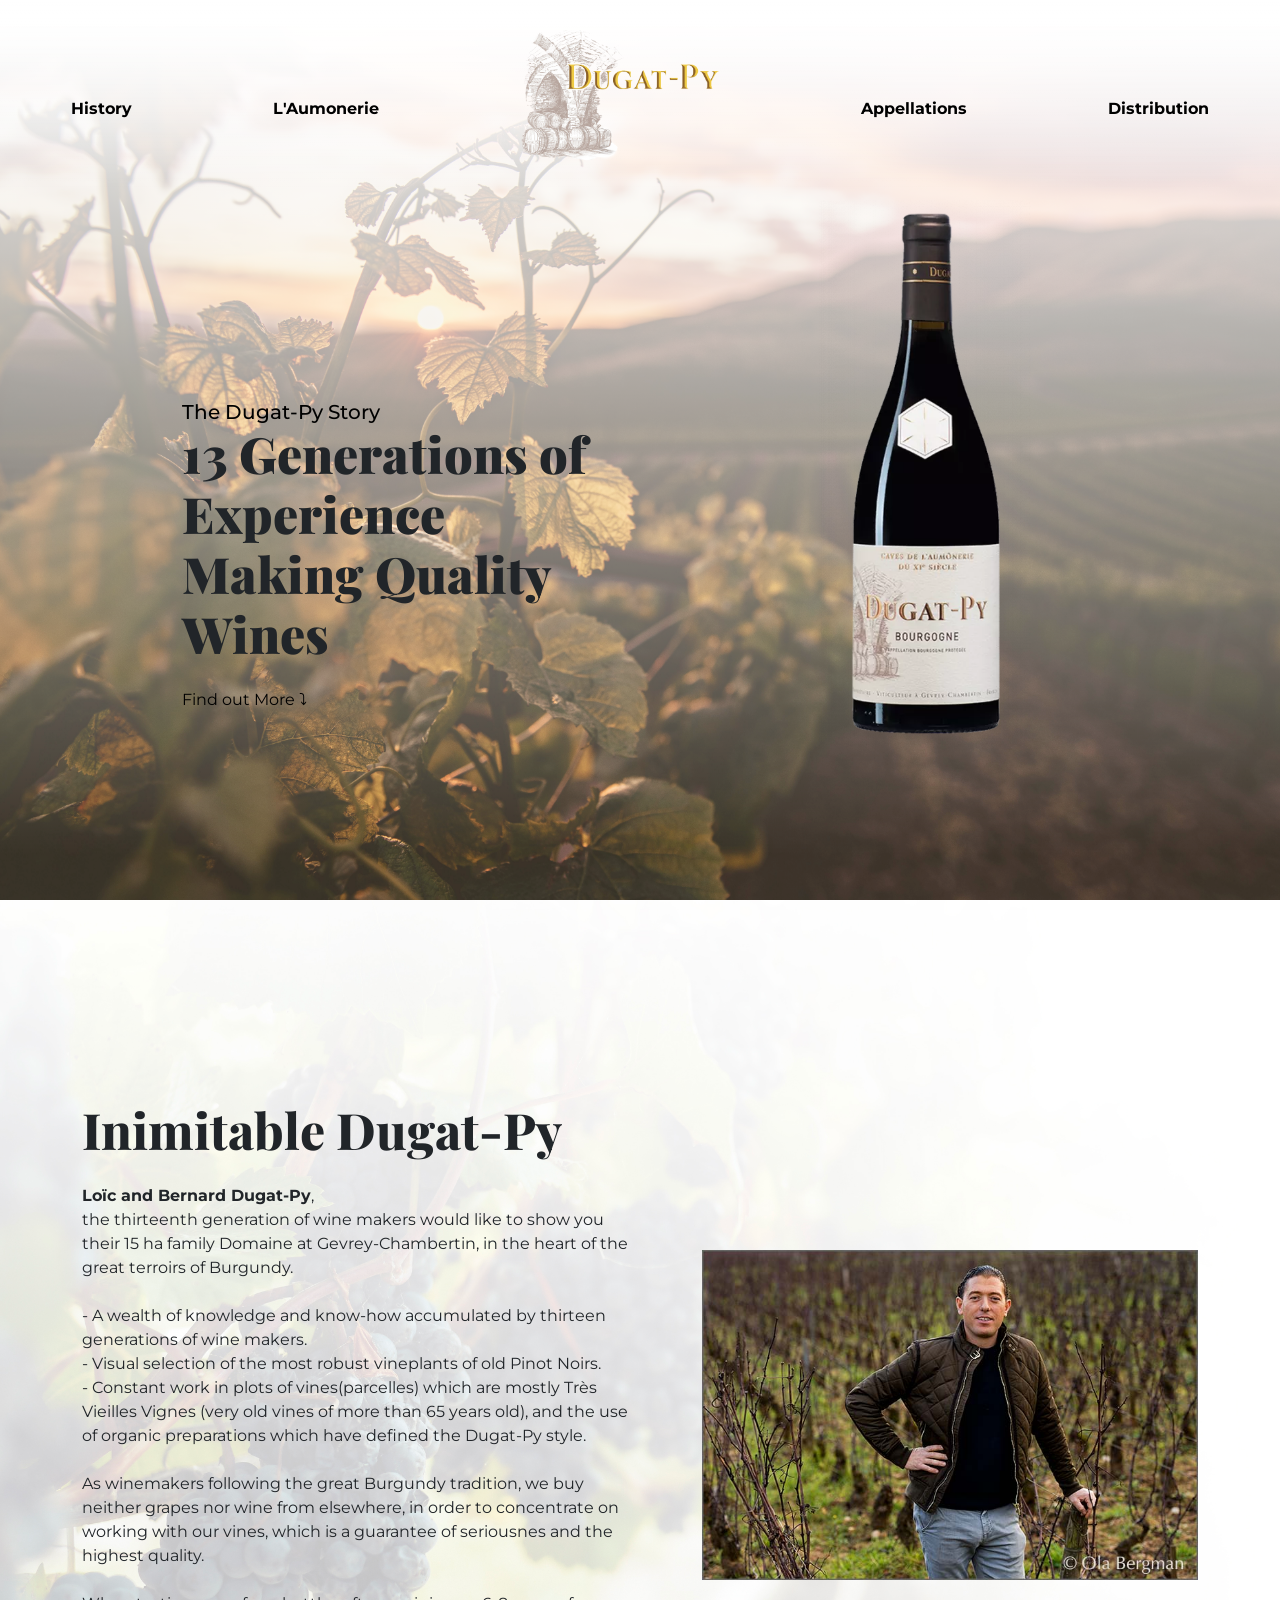
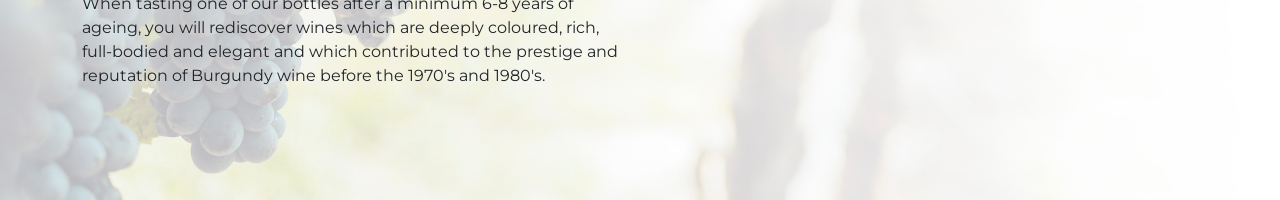
==== index.html @ d6947a56 "initial commit" ====
<!DOCTYPE html>
<html lang="en">

  <head>

    <meta charset="UTF-8">
    <meta name="viewport" content="width=device-width, initial-scale=1, shrink-to-fit=no">
    <meta name="description" content="Domaine viticole Dugat-Py bourgogne">
    <meta name="author" content="margaux haering">
    <link rel="preconnect" href="https://fonts.gstatic.com">
    <link href="https://fonts.googleapis.com/css2?family=Montserrat:wght@100;200;300;400;500;600;700;800;900&display=swap" rel="stylesheet">

    <title>Domaine Dugat-Py</title>

    <!-- Bootstrap core CSS -->
    <link href="vendor/bootstrap/css/bootstrap.min.css" rel="stylesheet">

    <!-- Additional CSS Files -->
    <link rel="stylesheet" href="assets/css/main.css">
    <link rel="stylesheet" href="assets/css/animated.css">
    <link rel="stylesheet" href="https://cdnjs.cloudflare.com/ajax/libs/font-awesome/6.0.0-beta3/css/all.min.css">
    <link href="https://fonts.googleapis.com/css2?family=Playfair+Display:wght@400;700&display=swap" rel="stylesheet">


  </head>

<body>

  <!-- ***** Preloader Start ***** -->
  <div id="js-preloader" class="js-preloader">
    <div class="preloader-inner">
      <span class="dot"></span>
      <div class="dots">
        <span></span>
        <span></span>
        <span></span>
      </div>
    </div>
  </div>
  <!-- ***** Preloader End ***** -->

  <!-- ***** Header Area Start ***** -->
  <header class="header-area header-sticky wow slideInDown" data-wow-duration="0.75s" data-wow-delay="0s">
        <nav>
            <ul>
                <li><a href="history.html"><b>History</b></a></li>
                <li><a href="aumonerie.html"><b>L'Aumonerie</b></a></li>
                <a href="index.html"><li class="logo"></li></a>
                <li><a href="appellations.html"><b>Appellations</b></a></li>
                <li><a href="distribution.html"><b>Distribution</b></a></li>
            </ul>
        </nav>
    </header>
  <!-- ***** Header Area End ** *** -->

  <div class="main-banner">
    <div class="container">
      <div class="row">
        <div class="col-lg-6 main-text">
          <h2>The Dugat-Py Story<br></h2>
             <h1><b>13 Generations of Experience Making Quality Wines</b></h1>
             <a href="#find-out-more"><br>&nbsp;&nbsp;&nbsp;&nbsp;&nbsp;&nbsp;&nbsp;&nbsp;&nbsp;&nbsp;&nbsp;&nbsp;&nbsp;&nbsp;&nbsp;&nbsp;&nbsp;&nbsp;&nbsp;&nbsp;&nbsp;&nbsp;&nbsp;&nbsp;&nbsp;Find out More ⤵</a>

        </div>
        <div class="col-lg-6">
          <div class="wine-bottle">
              <img src="/assets/images/bottle.jpg" alt="">
          </div>
        </div>
  </div>
</div>

</div>
<div class="more" id="find-out-more">
  <div class="container">
    <div class="row">
      <div class="col-lg-6 sec-text">
        <h1>Inimitable  Dugat-Py</h1>
        <br>
        <b>Loïc and Bernard Dugat-Py</b>, <br>the thirteenth generation of wine makers would like to show you their 15 ha family Domaine at Gevrey-Chambertin, in the heart of the great terroirs of Burgundy.
<br><br>- A wealth of knowledge and know-how accumulated by thirteen generations of wine makers.
<br>- Visual selection of the most robust vineplants of old Pinot Noirs.
<br>- Constant work in plots of vines(parcelles) which are mostly Très Vieilles Vignes (very old vines of more than 65 years old), and the use of organic preparations which have defined the Dugat-Py style.

<br><br>As winemakers following the great Burgundy tradition, we buy neither grapes nor wine from elsewhere, in order to concentrate on working with our vines, which is a guarantee of seriousnes and the highest quality.

<br><br>When tasting one of our bottles after a minimum 6-8 years of ageing, you will rediscover wines which are deeply coloured, rich, full-bodied and elegant and which contributed to the prestige and reputation of Burgundy wine before the 1970's and 1980's.

      </div>
      <div class="col-lg-6">
        <div class="portrait">
            <img src="/assets/images/portrait.jpg" alt="">
        </div>
      </div>
</div>
</div>

</div>

  <!-- Scripts -->
  <script>
  function handleScroll() {
    const bannerHeight = document.querySelector('.main-banner').offsetHeight;
    const scrollPosition = window.scrollY;
    const textElement = document.querySelector(".main-text");
    const bottleImage = document.querySelector(".wine-bottle img");

    if (scrollPosition > bannerHeight / 15) {
      textElement.classList.remove("fade-in-left");
      textElement.classList.add("fade-out-left");

      bottleImage.classList.remove("fade-in-right");
      bottleImage.classList.add("fade-out-right");
    } else {
      textElement.classList.remove("fade-out-left");
      textElement.classList.add("fade-in-left");

      bottleImage.classList.remove("fade-out-right");
      bottleImage.classList.add("fade-in-right");
    }
  }

  window.addEventListener("scroll", handleScroll);
  window.addEventListener("load", () => {
    document.querySelector(".main-text").classList.add("fade-in-left");
    document.querySelector(".wine-bottle img").classList.add("fade-in-right");
  });



</script>
  <script src="vendor/jquery/jquery.min.js"></script>
  <script src="vendor/bootstrap/js/bootstrap.bundle.min.js"></script>
  <script src="assets/js/owl-carousel.js"></script>
  <script src="assets/js/custom.js"></script>

</body>

</html>
---- assets/css/main.css ----
/* ---------------------------------------------
Table of contents
------------------------------------------------
01. font & reset css
02. reset
03. global styles
04. header
05. banner
06. features
07. testimonials
08. contact
09. footer
10. preloader
11. search
12. portfolio

--------------------------------------------- */
/*
---------------------------------------------
font & reset css
---------------------------------------------
*/
@import url('https://fonts.googleapis.com/css2?family=Montserrat:wght@100;200;300;400;500;600;700;800;900&display=swap');
/*
---------------------------------------------
reset
---------------------------------------------
*/
html, body, div, span, applet, object, iframe, h1, h2, h3, h4, h5, h6, p, blockquote, div
pre, a, abbr, acronym, address, big, cite, code, del, dfn, em, font, img, ins, kbd, q,
s, samp, small, strike, strong, sub, sup, tt, var, b, u, i, center, dl, dt, dd, ol, ul, li,
figure, header, nav, section, article, aside, footer, figcaption {
  margin: 0;
  padding: 0;
  border: 0;
  outline: 0;
}

/* clear fix */
.grid:after {
  content: '';
  display: block;
  clear: both;
}




.map-container {
    position: relative;
    width: 100%;
}

#worldMap {
    width: 70%;
    height: 90%;
    padding-top: 10%;
    padding-left: 20%;
}

/* ---- .3d carousel ---- */

.bot-text-head{
  text-align: center;
}
html {
  scroll-behavior: smooth;
}

.bot-text{
  padding-left: 300px;
}

.slider{
    position: absolute;
    margin-top: 40px;
    width: 100%;
    height: 600px;
    overflow: hidden;
}
.item{
    position: absolute;
    margin-top: 40px;
    width: 600px;
    height: 420px;
    background-color: rgba(255,255,255,0.8);
    border-radius: 10px;
    padding: 20px;
    transition:  0.5s;
    left: calc(50% - 200px);
    top: 0;
}
#next{
    position: absolute;
    right: 0px;
    top: 40%;
}
#prev{
    position: absolute;
    left: 200px;
    top: 40%;
}
#prev, #next{
    color: #fff;
    background: none;
    border: none;
    font-size: xxx-large;
    font-family: monospace;
    font-weight: bold;
    opacity: 0.8;
    transition: opacity 0.5s;
}
#prev:hover,
#next:hover{
    opacity: 1;
}


/* ---- .side bar ---- */
@import url("https://fonts.googleapis.com/css2?family=Poppins:wght@400;500;600;700&display=swap");

.sidebar {
  position: fixed;
  top: 20;
  left: 1;
  height: 32%;
  width: 60px;
  display: flex;
  overflow-x: hidden;
  flex-direction: column;
  background: #fff;
  padding: 5px 6px;
  transition: all 0.4s ease;
  border-radius: 25px 25px 25px 25px;
}
.sidebar:hover {
  width: 220px;
}
.sidebar .sidebar-header {
  align-items: center;
}
.sidebar-links h4 {
  color: #000;
  font-weight: 500;
  white-space: nowrap;
  margin: 5px 0;
  position: relative;
}
.sidebar-links h4 span {
  opacity: 0;
}
.sidebar:hover .sidebar-links h4 span {
  opacity: 1;
}
.sidebar-links .menu-separator {
  position: absolute;
  left: 0;
  top: 50%;
  width: 100%;
  height: 1px;
  transform: scaleX(1);
  transform: translateY(-50%);
  background: #4f52ba;
  transform-origin: right;
  transition-delay: 0.2s;
}
.sidebar:hover .sidebar-links .menu-separator {
  transition-delay: 0s;
  transform: scaleX(0);
}
.sidebar-links {
  list-style: none;
  margin-top: 20px;
  height: 80%;
  overflow-y: auto;
  scrollbar-width: none;
}
.sidebar-links::-webkit-scrollbar {
  display: none;
}
.sidebar-links li a {
  display: flex;
  align-items: center;
  gap: 0 20px;
  color: #000;
  font-weight: 500;
  white-space: nowrap;
  padding: 15px 10px;
  text-decoration: none;
  transition: 0.2s ease;
}
.sidebar-links li a:hover {
  color: #161a2d;
  background: #fff;
  border-radius: 4px;
}
.user-account {
  margin-top: auto;
  padding: 12px 10px;
  margin-left: -10px;
}
.user-profile {
  display: flex;
  align-items: center;
  color: #161a2d;
}
.user-profile img {
  width: 42px;
  border-radius: 50%;
  border: 2px solid #fff;
}
.user-profile h3 {
  font-size: 1rem;
  font-weight: 600;
}
.user-profile span {
  font-size: 0.775rem;
  font-weight: 600;
}
.user-detail {
  margin-left: 23px;
  white-space: nowrap;
}
.sidebar:hover .user-account {
  background: #fff;
  border-radius: 4px;
}

/* ---- .grid-item ---- */

.grid-sizer,
.grid-item {
  width: 50%;
}

.grid-item {
  float: left;
}

.grid-item img {
  display: block;
  max-width: 100%;
}

.clearfix:after {
  content: ".";
  display: block;
  clear: both;
  visibility: hidden;
  line-height: 0;
  height: 0;
}

.clearfix {
  display: inline-block;
}

html[xmlns] .clearfix {
  display: block;
}

* html .clearfix {
  height: 1%;
}

ul, li {
  padding: 0;
  margin: 0;
  list-style: none;
}

section, article, aside, footer, hgroup {
  display: block;
}

* {
  box-sizing: border-box;
}

html, body {
  font-family: 'Playfair Display', serif;
  font-weight: 400;
  background-color: #fff;
  -ms-text-size-adjust: 100%;
  -webkit-font-smoothing: antialiased;
  -moz-osx-font-smoothing: grayscale;
}

a {
  text-decoration: none !important;
}

h1, h2, h3, h4, h5, h6 {
  margin-top: 0px;
  margin-bottom: 0px;
}

ul {
  margin-bottom: 0px;
}

p {
  font-size: 15px;
  line-height: 30px;
  color: #2a2a2a;
}

img {
  margin-bottom: -3px;
  width: 100%;
  overflow: hidden;
}

/*
---------------------------------------------
global styles
---------------------------------------------
*/
html,
body {
  background: #fff;
  font-family: 'Montserrat', sans-serif;
}

/*
---------------------------------------------
header
---------------------------------------------
*/

header {
    width: 100%;
    position: fixed;
    top: 0;
    left: 0;
    padding: 30px 0 0;
    background-color: transparent;
    z-index: 10;
}

header::before {
    content: "";
    position: absolute;
    top: 0;
    left: 0;
    width: 100%;
    height: 100%;
    background: linear-gradient(to bottom, rgba(255, 255, 255, 1), rgba(255, 255, 255, 0));
    pointer-events: none;
    z-index: -1;
}

nav ul {
    display: flex;
    justify-content: space-around;
    align-content: center;
    align-items:center;
    list-style-type: none;
    position: relative;
}

nav ul li {
    font-size: 1rem;
}

nav ul li a {
    color: black;
    text-decoration: none;
}





.logo {
  background-image: url(../images/logo_DP.png);
  width: 200px;
  height: 150px;
  display: inline-block;
  margin-top: 0px;
  background-size: contain;
  background-repeat: no-repeat;
}

.wine-bottle img {
    max-width: 600px;
    z-index: 200;
    padding-top: 200px;
    transition: opacity 3s, transform 3s;
}


.main-text {
  transition: opacity 3s, transform 3s;
}
.fade-out-left {
  opacity: 0;
  transform: translate(-100px, -50px);
}

.fade-out-right {
  opacity: 0;
  transform: translate(100px, -50px);
}

.fade-in-left {
  opacity: 1;
  transform: translate(0, 0);
}

.fade-in-right {
  opacity: 1;
  transform: translate(0, 0);
}

/*
---------------------------------------------
Banner Style
---------------------------------------------
*/



.main-banner {
  background-repeat: no-repeat;
  background-position: center 35%;
  background-size: cover;
  background-image: url(../images/main.jpg);
  height: 100vh;
}

.main-banner::before {
  content: "";
  position: absolute;
  top: 0;
  left: 0;
  right: 0;
  bottom: 0;
  background-color: rgba(252, 226, 190, 0.2);
}

.main-banner > * {
  position: relative;
  z-index: 2;
}
.main-banner::before {
    content: "";
    position: absolute;
    top: 0;
    width: 100%;
    height: 100%;
    background: linear-gradient(to bottom, rgba(255, 255, 255, 1), rgba(255, 255, 255, 0) 95%);
    background-color: rgba(252, 226, 190, 0.2);
    z-index: 1;
}

.main-banner-content {
    position: relative;
    z-index: 2;
}



.main-banner h2 {
  color: black;
  font-size: 20px;
  margin-top: 400px;
  margin-left: 100px;

}
.main-banner a {
  color: #000;
}

.main-banner h1{
font-family: 'Playfair Display', serif;
font-size: 50px;
font-weight: 800;
margin-left: 100px;
}


.find-out-link {
    font-size: 1rem;
    color: #000;
    text-decoration: none;
    padding-bottom: 2px;
}



.more {
  background-repeat: no-repeat;
  background-position: center bottom;
  background-size: cover;
  background-image: url(../images/more.jpg);
  height: 100vh;
}


.sec-text {
  padding-top: 200px;
  transition: opacity 3s, transform 3s;
}
.sec-text h1{
  font-family: 'Playfair Display', serif;
  font-size: 50px;
  font-weight: 800;
}
.history-text {
  justify-content: center;
  padding-top: 200px;
  transition: opacity 3s, transform 3s;
}

.history-text h1{
  font-family: 'Playfair Display', serif;
  font-size: 50px;
  font-weight: 800;
}

.horse img {
    max-width: 550px;
    z-index: 200;
    padding-top: 250px;
    padding-left: 50px;

    transition: opacity 3s, transform 3s;
}

.portrait img {
    max-width: 550px;
    z-index: 200;
    padding-top: 350px;
    padding-left: 50px;

    transition: opacity 3s, transform 3s;
}



.aumonerie-banner {
  background-repeat: no-repeat;
  background-position: center 35%;
  background-size: cover;
  background-image: url(../images/aumonerie.jpg);
  height: 100vh;
}

.aumonerie-banner::before {
  content: "";
  position: absolute;
  top: 0;
  left: 0;
  right: 0;
  bottom: 0;
  background-color: rgba(252, 226, 190, 0.2);
}

.aumonerie-banner > * {
  position: relative;
  z-index: 2;
}
.aumonerie-banner::before {
    content: "";
    position: absolute;
    top: 0;
    width: 100%;
    height: 100%;
    background: linear-gradient(to bottom, rgba(255, 255, 255, 1), rgba(255, 255, 255, 0) 95%);
    background-color: rgba(252, 226, 190, 0.2);
    z-index: 1;
}

.aumonerie-banner-content {
    position: relative;
    z-index: 2;
}

.app-text {

  padding-top: 250px;
  transition: opacity 3s, transform 3s;
}

.distri-text {
  justify-content: center;
  padding-top: 50px;
  padding-left: 200px;
  transition: opacity 3s, transform 3s;
}
.distri-text h1{
  font-family: 'Playfair Display', serif;
  font-size: 50px;
  font-weight: 800;
}

.aumonerie-text {
  justify-content: center;
  padding-top: 200px;
  transition: opacity 3s, transform 3s;
}

.aumonerie-text h1{
  font-family: 'Playfair Display', serif;
  font-size: 50px;
  font-weight: 800;
}

.aumonerie img {
    max-width: 450px;
    z-index: 200;
    padding-top: 250px;
    padding-left: 100px;

    transition: opacity 3s, transform 3s;
}

/*
---------------------------------------------
cards
---------------------------------------------
*/

.cards-container {
    display: flex;
    justify-content: space-around;
    align-items: stretch;
    gap: 10px;
    flex-wrap: wrap;
    padding-top: 200px;
}

.cards-container2 {
    display: flex;
    justify-content: space-around;
    align-items: stretch;
    gap: 10px;
    flex-wrap: wrap;
}
.cards-container3 {
    display: flex;
    flex-wrap: nowrap;
    gap: 10px;
    grid-auto-flow: column;
}

.card {
    width: 30%;
    height: 80px;
    padding: 10px;
    box-shadow: 0px 0px 10px rgba(0, 0, 0, 0.1);
    border-radius: 10px;
    text-align: center;
    display: flex;
    align-items: center;
    justify-content: center;
    }

    .card2 {
        width: 45%;
        height: 60px;
        padding: 10px;
        box-shadow: 0px 0px 10px rgba(0, 0, 0, 0.1);
        border-radius: 10px;
        text-align: center;
        display: flex;
        align-items: center;
        justify-content: center;
        background-color: #fff;
        }
        .card3 {
            width: 30%;
            height: 45px;
            box-shadow: 0px 0px 10px rgba(0, 0, 0, 0.1);
            border-radius: 10px;
            text-align: center;
            display: flex;
            align-items: center;
            justify-content: center;
            background-color: #fff;
            }
            .card4 {
                width: 50%;
                height: 45px;
                box-shadow: 0px 0px 10px rgba(0, 0, 0, 0.1);
                border-radius: 10px;
                text-align: center;
                display: flex;
                align-items: center;
                justify-content: center;
                background-color: #fff;
                }


    .red {
        background-color: #590023;
        }
        .white {
            background-color: #FDFFC9;
            }


            .details-panel, .app-panel {
              background-color: transparent;
              padding-top: 15px;
              display: flex;
              justify-content: space-around;
              align-items: stretch;
              gap: 10px;
              flex-wrap: wrap;
            }

            .details-panel,.app-panel h2 {
              font-size: 24px;
              color: #000;
              margin-bottom: 10px;
            }
            .app-panel h5 {
              font-size: 12px;
              color: #000;
            }

            .details-panel,.app-panel p {
              font-size: 16px;
              color: #000;
              line-height: 1.5;
            }

            .details-panel,.app-panel .empty {
              color: #aaa;
              text-align: left;
            }



            /*
            ---------------------------------------------
            carousel
            ---------------------------------------------
            */


            .carousel-container {
                display: flex;
                align-items: center;
                width: 100%;
                max-width: 100%;
                padding-top: 13px;
                position: relative;
            }

            .separator {
    width: 50px;
    height: 2px;
    background-color: #c4c4c4;
    margin: 10px auto;
}

            .carousel-btn {
                background-color: rgba(0, 0, 0, 0.5);
                border: none;
                color: #fff;
                font-size: 2rem;
                cursor: pointer;
                width: 50px;
                height: 50px;
                border-radius: 50%;
                position: absolute;
                z-index: 2;
                display: flex;
                align-items: center;
                justify-content: center;
            }

            .left-btn {
                left: -25px;
            }

            .right-btn {
                right: -25px;
            }

            .carousel-track-container {
                overflow: hidden;
                width: 100%;
            }

            .carousel-track {
                display: flex;
                transition: transform 0.4s ease-in-out;
            }

            .carousel-card {
                background-color: #fff;
                color: #333;
                text-align: center;
                padding: 20px;
                width: 500px;
                margin: 0 10px;
                border-radius: 10px;
                box-shadow: 0px 4px 8px rgba(0, 0, 0, 0.2);
            }

            .carousel-card img {
                width: 80%;
                height: auto;
                margin-bottom: 15px;
            }

            .carousel-card h3 {
                font-size: 1.25rem;
                color: #2C474B;
                margin-bottom: 10px;
            }
            .carousel-card h4 {
                font-size: 1rem;
                color: #2C474B;
                margin-bottom: 10px;
                font-weight: bold;
            }

            .carousel-card p {
                font-size: 0.9rem;
                color: #666;
                text-align: left;
                line-height: 1.5;
            }

/*
---------------------------------------------
timeline
---------------------------------------------
*/

.timeline-container {
  position: relative;
  display: flex;
  align-items: center;
  width: 100%;
  height: 400px;
  overflow-y: hidden;
}

.timeline {
  display: flex;
  align-items: center;
  position: relative;
  overflow-x: auto;
  overflow-y: hidden;
height: 100%;
}

.timeline-event {
  position: relative;
  text-align: center;
  margin: 0 10px;
}


.bubble {
  background-color: #DA8F0E;
  color: #fff;
  font-weight: bold;
  border-radius: 50%;
  padding: 25px 20px;
  display: inline-block;
  position: relative;
  z-index: 1;
}
.bubble2 {
  background-color: #DA8F0E;
  color: #fff;
  font-weight: bold;
  border-radius: 50%;
  padding: 25px 20px;
  display: inline-block;
  position: relative;
  z-index: 1;
  transform: translateY(-15px);
}



.timeline-track {
  position: absolute;
  top: 52%;
  left: 0;
  height: 4px;
  width: 100%;
  background-color: #DA8F0E;
  transform: translateY(30px);
}

.timeline-event::after {
  content: '';
  position: absolute;
  left: 50%;
  margin-left: -2px;
  border-width: 8px;
  border-style: solid;
  border-color: transparent transparent transparent transparent;
}

.timeline-item {
  display: flex;
  align-items: center;
  margin-bottom: 5px;
  position: relative;
  transform: translateY(-25px);
}



.timeline-content {
  display: flex;
  align-items: center;
  width: calc(100% - 10px);
}


.timeline-info {
  background-color: rgba(255, 252, 245, 0.2);
  width: 300px;
  height: 100px;
  border-radius: 8px;
  box-shadow: 0 4px 8px rgba(0, 0, 0, 0.1);
  transform-style: preserve-3d;
  transition: transform 0.6s;
  position: relative;
  cursor: pointer;
}


.below-track {
  transform: translateY(185px);
}

.below-track2 {
  transform: translateY(200px);
}



.front, .back {
  position: absolute;
  width: 100%;
  height: 100%;
  backface-visibility: hidden;
  display: flex;
  align-items: center;
  justify-content: center;
  border-radius: 8px;
  padding: 15px;
  box-sizing: border-box;
  transition: opacity 0.5s ease;
  backface-visibility: hidden;
}

.front {
  background-color: transparent;
  color: #333;
  opacity: 1;
  z-index: 2;
}

.back {
  background-color: #BADAF5;
  color: #fff;
  font-size: 18px;
  font-weight: bold;
  cursor: pointer;
  opacity: 0;
  z-index: 1;
}




.timeline-info h4 {
  font-size: 18px;
  font-weight: bold;
  margin-bottom: 5px;
  color: #000;
}

.timeline-info p {
  font-size: 14px;
  color: #000;
  line-height: 1;
}



@media (max-width: 768px) {

  .timeline-info {
    background-color: transparent;
    width: 200px;
    height: 150px;
    border-radius: 8px;
    box-shadow: 0 4px 8px rgba(0, 0, 0, 0.1);
    transform-style: preserve-3d;
    transition: transform 0.6s;
    position: relative;
    cursor: pointer;
  }
}

/*
---------------------------------------------
Pre Loader
---------------------------------------------
*/

.js-preloader {
    position: fixed;
    top: 0;
    left: 0;
    right: 0;
    bottom: 0;
    background-color: #fff;
    display: -webkit-box;
    display: flex;
    -webkit-box-align: center;
    align-items: center;
    -webkit-box-pack: center;
    justify-content: center;
    opacity: 1;
    visibility: visible;
    z-index: 9999;
    -webkit-transition: opacity 0.25s ease;
    transition: opacity 0.25s ease;
}

.js-preloader.loaded {
    opacity: 0;
    visibility: hidden;
    pointer-events: none;
}

@-webkit-keyframes dot {
    50% {
        -webkit-transform: translateX(96px);
        transform: translateX(96px);
    }
}

@keyframes dot {
    50% {
        -webkit-transform: translateX(96px);
        transform: translateX(96px);
    }
}

@-webkit-keyframes dots {
    50% {
        -webkit-transform: translateX(-31px);
        transform: translateX(-31px);
    }
}

@keyframes dots {
    50% {
        -webkit-transform: translateX(-31px);
        transform: translateX(-31px);
    }
}

.preloader-inner {
    position: relative;
    width: 142px;
    height: 40px;
    background: #fff;
}

.preloader-inner .dot {
    position: absolute;
    width: 16px;
    height: 16px;
    top: 12px;
    left: 15px;
    background: #000;
    border-radius: 50%;
    -webkit-transform: translateX(0);
    transform: translateX(0);
    -webkit-animation: dot 2.8s infinite;
    animation: dot 2.8s infinite;
}

.preloader-inner .dots {
    -webkit-transform: translateX(0);
    transform: translateX(0);
    margin-top: 12px;
    margin-left: 31px;
    -webkit-animation: dots 2.8s infinite;
    animation: dots 2.8s infinite;
}

.preloader-inner .dots span {
    display: block;
    float: left;
    width: 16px;
    height: 16px;
    margin-left: 16px;
    background: #000;
    border-radius: 50%;
}
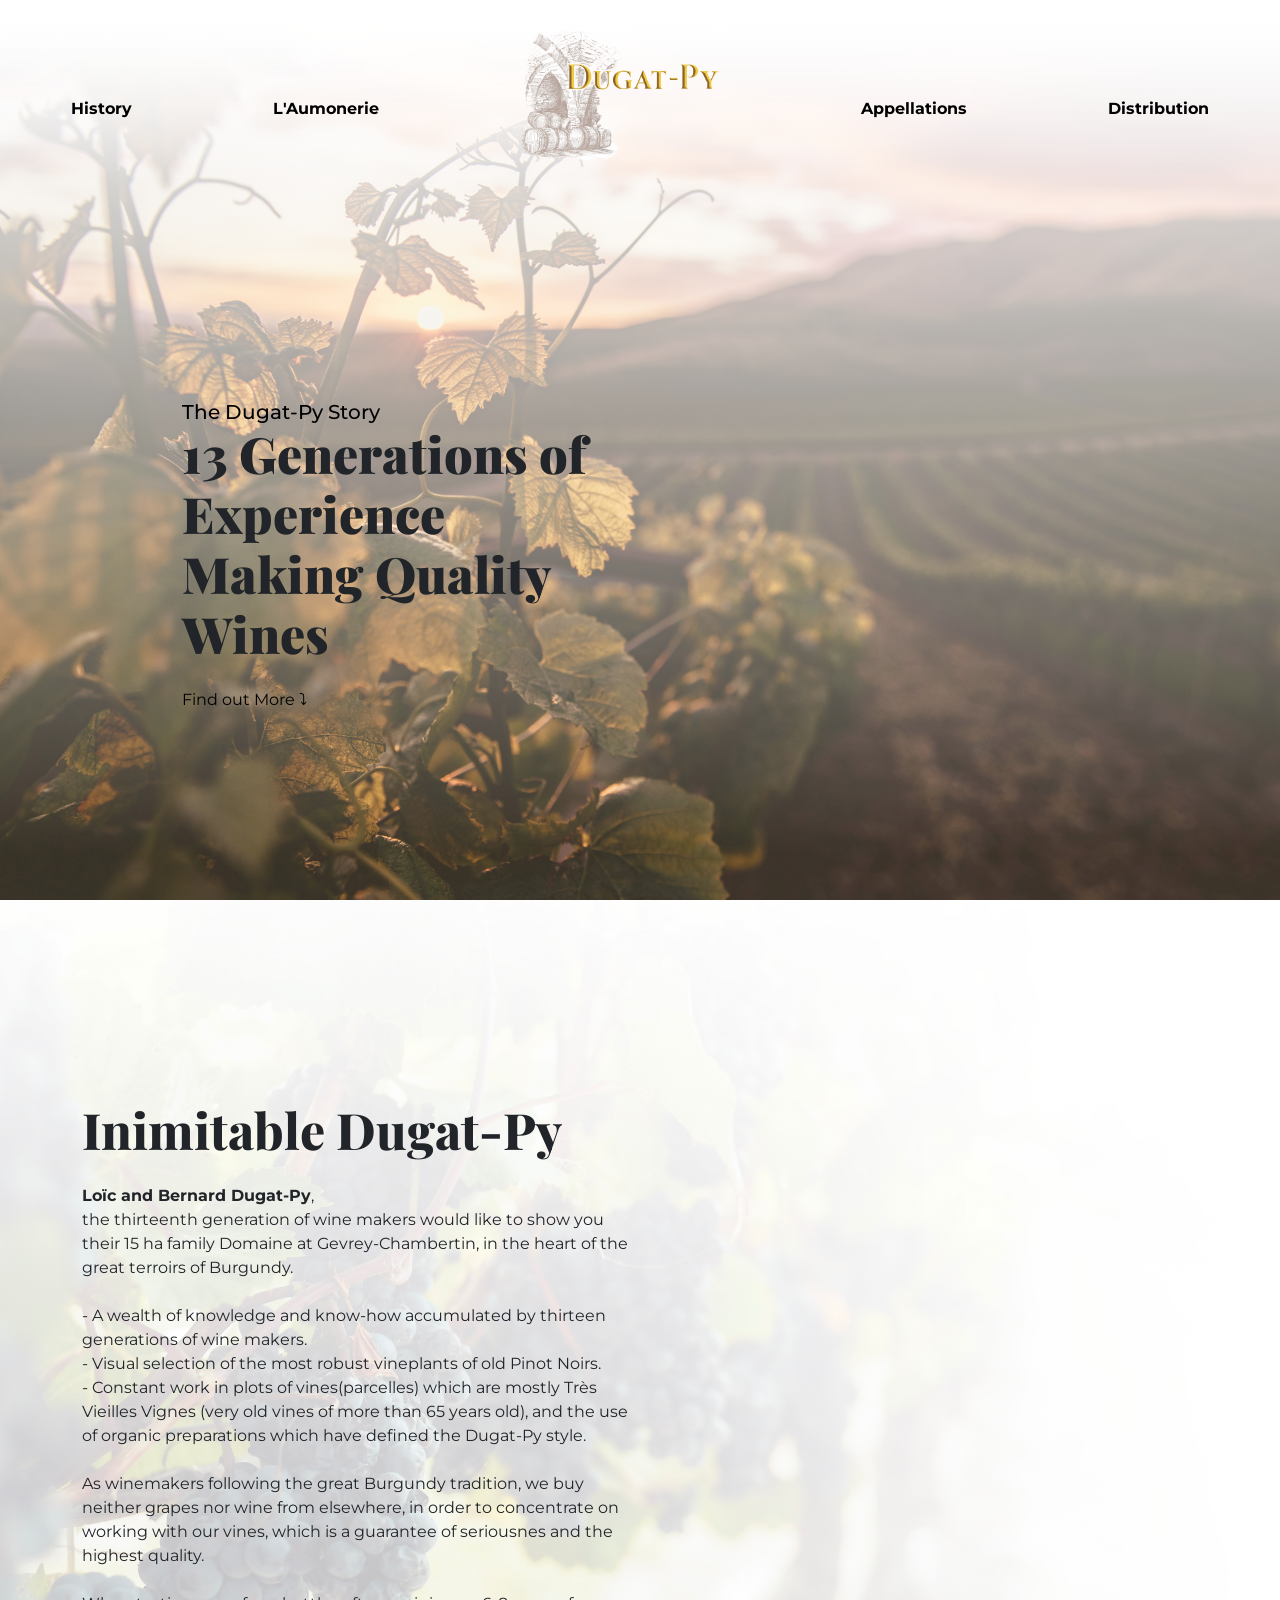
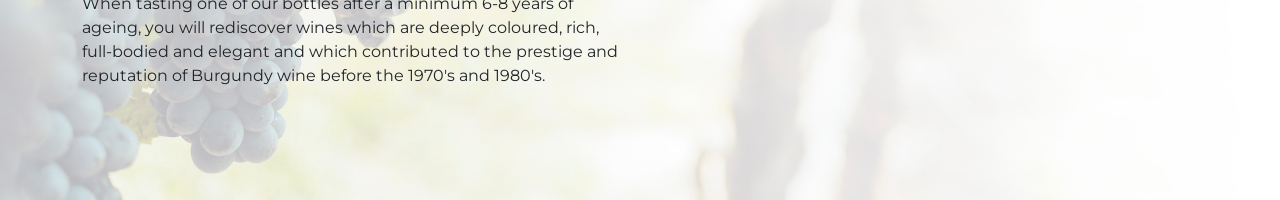
==== commit 25edc99b: "paths" ====
--- a/index.html
+++ b/index.html
@@ -65,7 +65,7 @@
         </div>
         <div class="col-lg-6">
           <div class="wine-bottle">
-              <img src="/assets/images/bottle.jpg" alt="">
+              <img src="/wine/assets/images/bottle.jpg" alt="">
           </div>
         </div>
   </div>
@@ -90,7 +90,7 @@
       </div>
       <div class="col-lg-6">
         <div class="portrait">
-            <img src="/assets/images/portrait.jpg" alt="">
+            <img src="/wine/assets/images/portrait.jpg" alt="">
         </div>
       </div>
 </div>
